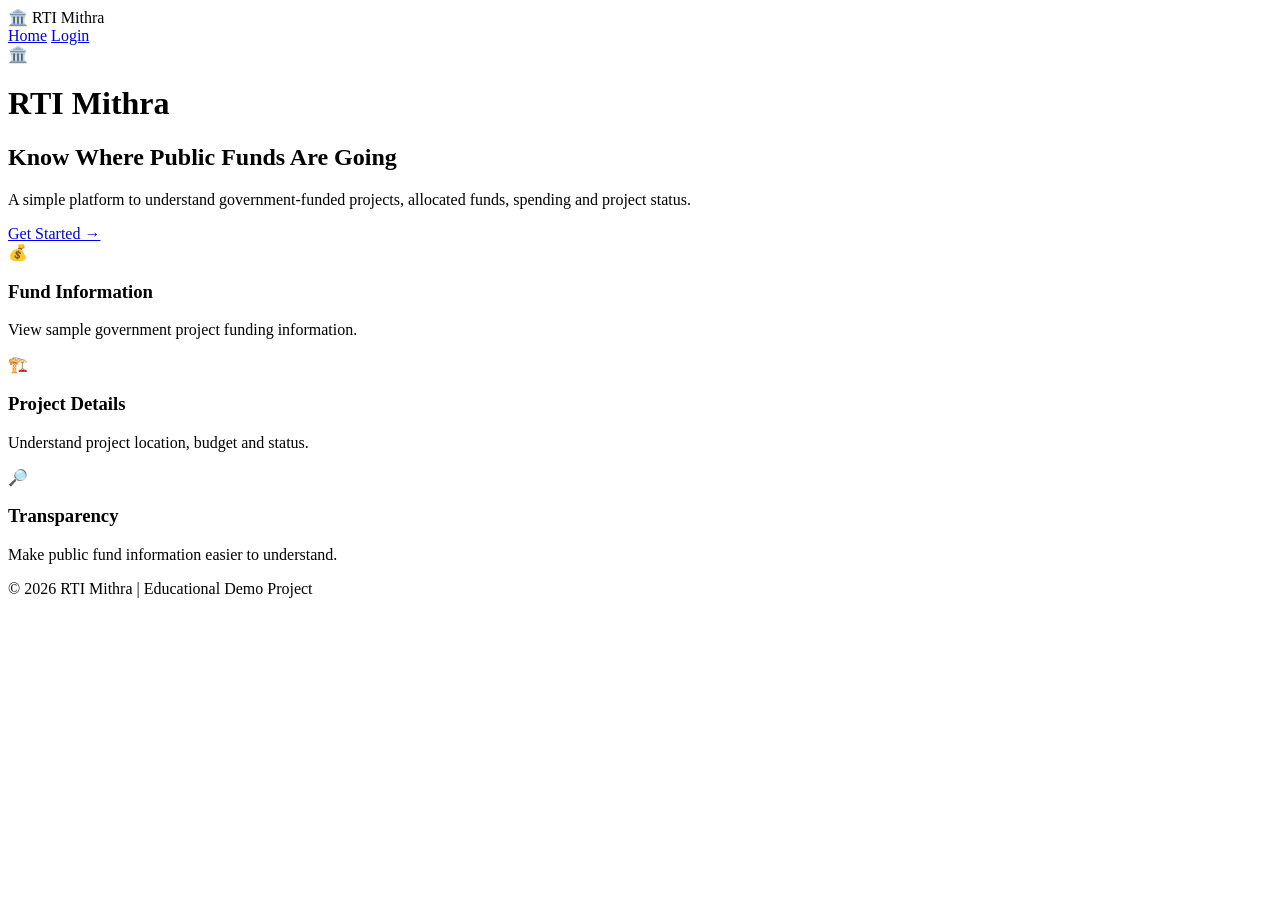
==== index.html @ 8b752c64 "Add files via upload" ====
<!DOCTYPE html>
<html lang="en">
<head>
    <meta charset="UTF-8">
    <meta name="viewport" content="width=device-width, initial-scale=1.0">
    <title>RTI Mithra</title>
    <link rel="stylesheet" href="css/style.css">
</head>

<body>

<header class="navbar">
    <div class="logo">🏛️ RTI Mithra</div>

    <nav>
        <a href="index.html">Home</a>
        <a href="login.html">Login</a>
    </nav>
</header>

<main class="hero">

    <div class="hero-content">

        <div class="hero-icon">🏛️</div>

        <h1>RTI Mithra</h1>

        <h2>Know Where Public Funds Are Going</h2>

        <p>
            A simple platform to understand government-funded
            projects, allocated funds, spending and project status.
        </p>

        <a href="login.html" class="btn">
            Get Started →
        </a>

    </div>

</main>

<section class="features">

    <div class="feature-card">
        <div>💰</div>
        <h3>Fund Information</h3>
        <p>View sample government project funding information.</p>
    </div>

    <div class="feature-card">
        <div>🏗️</div>
        <h3>Project Details</h3>
        <p>Understand project location, budget and status.</p>
    </div>

    <div class="feature-card">
        <div>🔎</div>
        <h3>Transparency</h3>
        <p>Make public fund information easier to understand.</p>
    </div>

</section>

<footer>
    <p>© 2026 RTI Mithra | Educational Demo Project</p>
</footer>

</body>
</html>
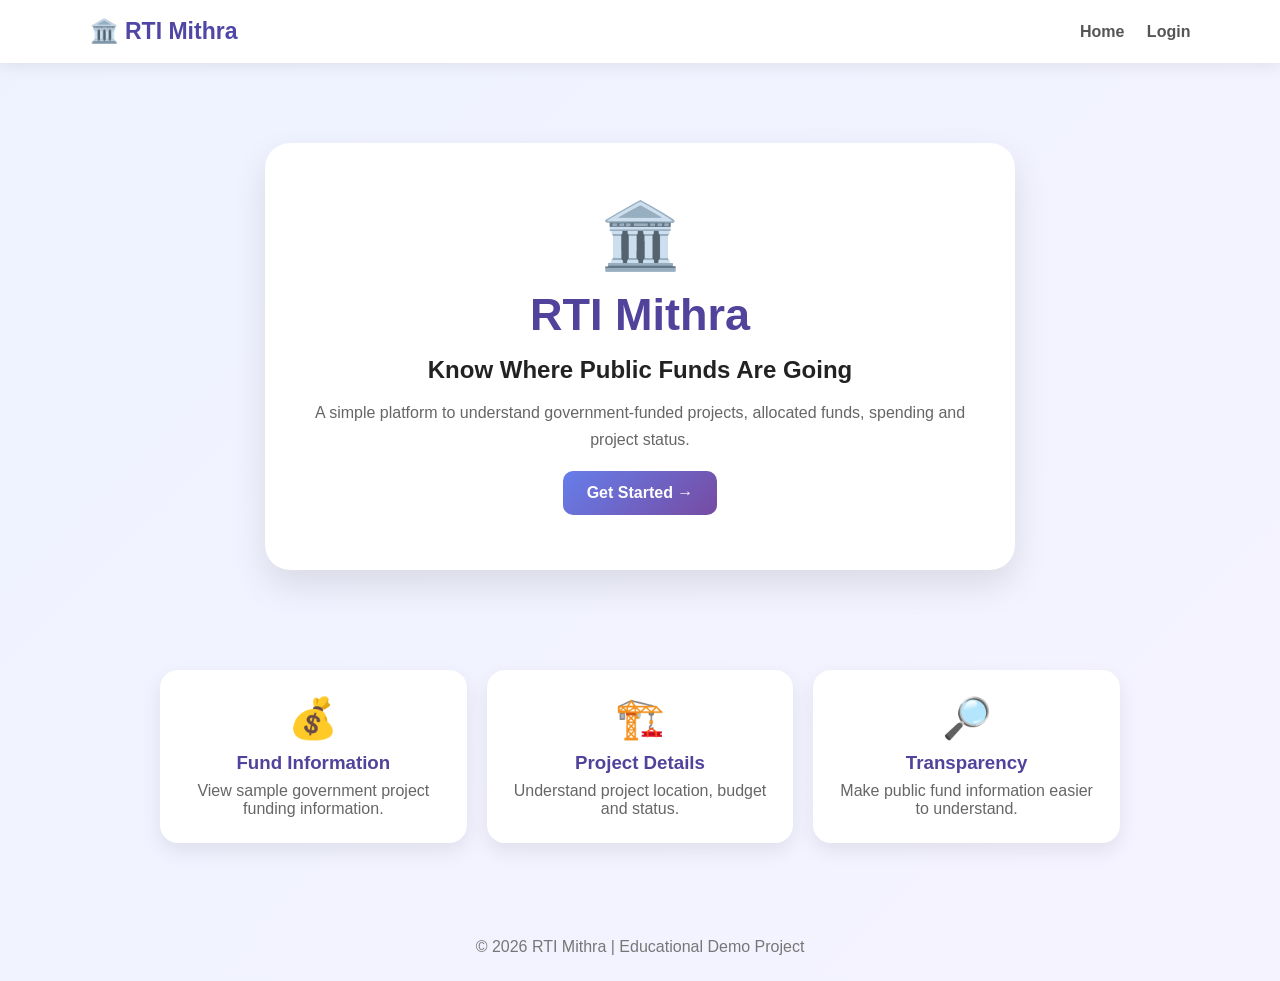
==== commit 48326ec4: "Add files via upload" ====
--- a/index.html
+++ b/index.html
@@ -4,7 +4,7 @@
     <meta charset="UTF-8">
     <meta name="viewport" content="width=device-width, initial-scale=1.0">
     <title>RTI Mithra</title>
-    <link rel="stylesheet" href="css/style.css">
+    <link rel="stylesheet" href="style.css">
 </head>
 
 <body>
--- a/style.css
+++ b/style.css
@@ -0,0 +1,453 @@
+* {
+    margin: 0;
+    padding: 0;
+    box-sizing: border-box;
+}
+
+body {
+    font-family: Arial, sans-serif;
+    background: linear-gradient(135deg, #eef2ff, #f5f3ff);
+    color: #222;
+    min-height: 100vh;
+}
+
+
+/* NAVBAR */
+
+.navbar {
+    background: white;
+    padding: 18px 7%;
+    display: flex;
+    justify-content: space-between;
+    align-items: center;
+    box-shadow: 0 3px 15px rgba(0,0,0,0.08);
+}
+
+.logo {
+    color: #4f46a5;
+    font-size: 23px;
+    font-weight: bold;
+}
+
+.navbar a {
+    color: #555;
+    text-decoration: none;
+    margin-left: 18px;
+    font-weight: bold;
+}
+
+.navbar a:hover {
+    color: #5b4bb7;
+}
+
+
+/* HERO */
+
+.hero {
+    padding: 80px 20px;
+    text-align: center;
+}
+
+.hero-content {
+    background: white;
+    max-width: 750px;
+    margin: auto;
+    padding: 55px 30px;
+    border-radius: 25px;
+    box-shadow: 0 15px 35px rgba(0,0,0,0.1);
+}
+
+.hero-icon {
+    font-size: 65px;
+}
+
+.hero h1 {
+    color: #51439b;
+    font-size: 45px;
+    margin: 15px 0;
+}
+
+.hero h2 {
+    margin-bottom: 15px;
+}
+
+.hero p {
+    color: #666;
+    line-height: 1.7;
+}
+
+
+/* BUTTON */
+
+.btn {
+    display: inline-block;
+    background: linear-gradient(135deg, #667eea, #764ba2);
+    color: white;
+    text-decoration: none;
+    padding: 13px 24px;
+    border: none;
+    border-radius: 10px;
+    font-weight: bold;
+    cursor: pointer;
+    margin-top: 18px;
+}
+
+.btn:hover {
+    transform: translateY(-2px);
+}
+
+
+/* FEATURES */
+
+.features {
+    max-width: 1000px;
+    margin: 0 auto 50px;
+    padding: 20px;
+    display: grid;
+    grid-template-columns: repeat(3, 1fr);
+    gap: 20px;
+}
+
+.feature-card {
+    background: white;
+    padding: 25px;
+    border-radius: 18px;
+    text-align: center;
+    box-shadow: 0 8px 20px rgba(0,0,0,0.08);
+}
+
+.feature-card div {
+    font-size: 40px;
+    margin-bottom: 10px;
+}
+
+.feature-card h3 {
+    color: #51439b;
+    margin-bottom: 8px;
+}
+
+.feature-card p {
+    color: #666;
+}
+
+
+/* FOOTER */
+
+footer {
+    text-align: center;
+    padding: 25px;
+    color: #777;
+}
+
+
+/* FORM */
+
+.form-container {
+    min-height: 85vh;
+    display: flex;
+    justify-content: center;
+    align-items: center;
+    padding: 30px 15px;
+}
+
+.form-card {
+    background: white;
+    width: 100%;
+    max-width: 450px;
+    padding: 35px;
+    border-radius: 20px;
+    box-shadow: 0 12px 30px rgba(0,0,0,0.12);
+}
+
+.form-card h1 {
+    color: #51439b;
+    text-align: center;
+}
+
+.form-card > p {
+    text-align: center;
+    color: #777;
+    margin: 10px 0 20px;
+}
+
+.form-icon {
+    text-align: center;
+    font-size: 50px;
+}
+
+label {
+    display: block;
+    color: #51439b;
+    font-weight: bold;
+    margin: 15px 0 7px;
+}
+
+input {
+    width: 100%;
+    padding: 13px;
+    border: 2px solid #ddd;
+    border-radius: 9px;
+    font-size: 16px;
+    outline: none;
+}
+
+input:focus {
+    border-color: #667eea;
+}
+
+.full-btn {
+    width: 100%;
+}
+
+.demo-text {
+    font-size: 13px;
+    color: #888;
+}
+
+.back-link {
+    display: block;
+    text-align: center;
+    color: #51439b;
+    text-decoration: none;
+    margin-top: 20px;
+}
+
+
+/* DASHBOARD */
+
+.container {
+    max-width: 1100px;
+    width: 90%;
+    margin: auto;
+    padding: 40px 0;
+}
+
+.welcome {
+    text-align: center;
+    color: #51439b;
+    margin-bottom: 30px;
+}
+
+.welcome p {
+    color: #666;
+    margin-top: 8px;
+}
+
+.stats-grid {
+    display: grid;
+    grid-template-columns: repeat(4, 1fr);
+    gap: 18px;
+}
+
+.stat-card {
+    background: white;
+    text-align: center;
+    padding: 25px;
+    border-radius: 17px;
+    box-shadow: 0 8px 20px rgba(0,0,0,0.08);
+}
+
+.stat-card span {
+    font-size: 35px;
+}
+
+.stat-card h2 {
+    color: #51439b;
+    font-size: 28px;
+    margin: 8px;
+}
+
+.stat-card p {
+    color: #777;
+}
+
+.section-title {
+    color: #51439b;
+    margin: 35px 0 20px;
+}
+
+.card-grid {
+    display: grid;
+    grid-template-columns: repeat(2, 1fr);
+    gap: 20px;
+}
+
+.info-card {
+    background: white;
+    padding: 30px;
+    border-radius: 18px;
+    box-shadow: 0 8px 20px rgba(0,0,0,0.08);
+}
+
+.big-icon {
+    font-size: 45px;
+}
+
+.info-card h2 {
+    color: #51439b;
+    margin: 10px 0;
+}
+
+.info-card p {
+    color: #666;
+    line-height: 1.5;
+}
+
+
+/* FUNDS */
+
+.page-title {
+    text-align: center;
+    color: #51439b;
+}
+
+.page-description {
+    text-align: center;
+    color: #777;
+    margin: 10px 0 30px;
+}
+
+.project-grid {
+    display: grid;
+    grid-template-columns: repeat(3, 1fr);
+    gap: 20px;
+}
+
+.project-card {
+    background: white;
+    padding: 25px;
+    border-radius: 18px;
+    box-shadow: 0 8px 20px rgba(0,0,0,0.08);
+}
+
+.project-card h2 {
+    color: #51439b;
+    margin: 18px 0 12px;
+}
+
+.project-card p {
+    color: #666;
+    margin: 8px 0;
+}
+
+.status {
+    display: inline-block;
+    padding: 7px 12px;
+    border-radius: 20px;
+    font-size: 13px;
+    font-weight: bold;
+}
+
+.ongoing {
+    background: #fff3cd;
+    color: #856404;
+}
+
+.completed {
+    background: #d4edda;
+    color: #155724;
+}
+
+
+/* DETAILS */
+
+.details-card {
+    background: white;
+    max-width: 800px;
+    margin: auto;
+    padding: 35px;
+    border-radius: 22px;
+    box-shadow: 0 10px 30px rgba(0,0,0,0.1);
+}
+
+.project-icon {
+    text-align: center;
+    font-size: 65px;
+}
+
+.details-card h1 {
+    text-align: center;
+    color: #51439b;
+    margin: 15px 0;
+}
+
+.location {
+    text-align: center;
+    color: #777;
+}
+
+.details-grid {
+    display: grid;
+    grid-template-columns: repeat(2, 1fr);
+    gap: 15px;
+    margin: 30px 0;
+}
+
+.details-grid div {
+    background: #f5f3ff;
+    padding: 20px;
+    border-radius: 12px;
+}
+
+.details-grid h3 {
+    color: #51439b;
+    margin-bottom: 8px;
+}
+
+.description {
+    margin-top: 20px;
+}
+
+.description h2 {
+    color: #51439b;
+    margin-bottom: 10px;
+}
+
+.description p {
+    color: #666;
+    line-height: 1.7;
+}
+
+.notice {
+    margin-top: 25px;
+    padding: 15px;
+    background: #fff3cd;
+    color: #665500;
+    border-radius: 10px;
+    line-height: 1.5;
+}
+
+
+/* MOBILE */
+
+@media (max-width: 700px) {
+
+    .navbar {
+        padding: 15px;
+        flex-direction: column;
+        gap: 12px;
+    }
+
+    .navbar a {
+        margin: 5px;
+    }
+
+    .hero h1 {
+        font-size: 35px;
+    }
+
+    .features,
+    .stats-grid,
+    .card-grid,
+    .project-grid {
+        grid-template-columns: 1fr;
+    }
+
+    .details-grid {
+        grid-template-columns: 1fr;
+    }
+
+    .container {
+        width: 94%;
+    }
+}
